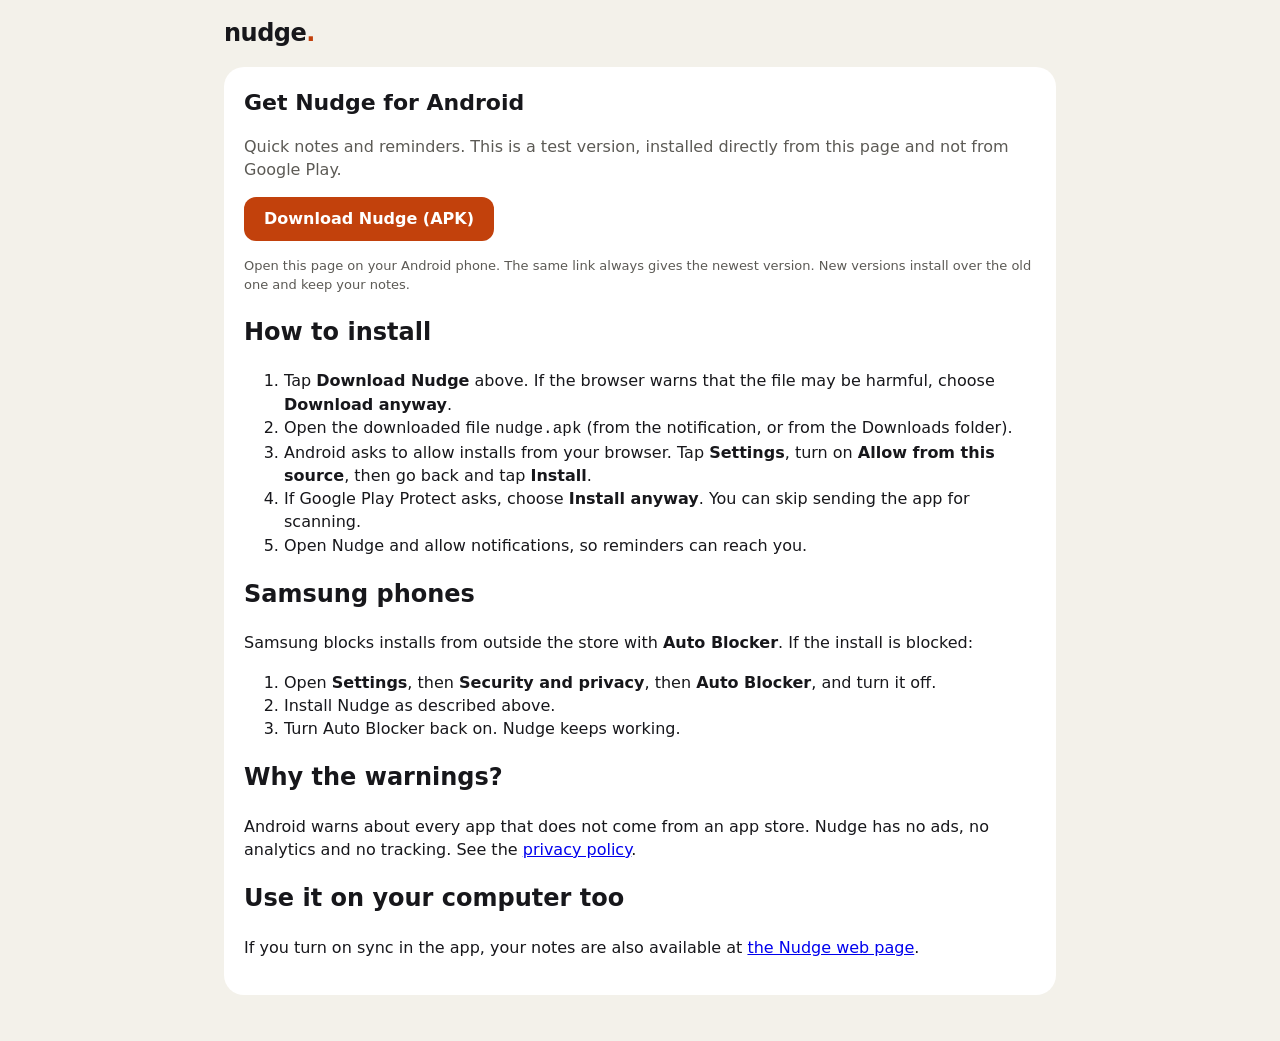
==== download.html @ 144c19d0 "Download page with install steps and a link to the newest APK" ====
<!doctype html>
<html lang="en">
<head>
<meta charset="utf-8">
<meta name="viewport" content="width=device-width, initial-scale=1">
<title>Get Nudge for Android</title>
<meta name="theme-color" content="#F3F1EA">
<link rel="icon" href="icon.svg" type="image/svg+xml">
<link rel="stylesheet" href="style.css">
</head>
<body>
<header class="top"><div class="brand">nudge<span>.</span></div></header>
<main>
  <section class="card">
    <h1>Get Nudge for Android</h1>
    <p class="muted">Quick notes and reminders. This is a test version, installed directly from this page and not from Google Play.</p>
    <p><a class="primary" style="display:inline-block;text-decoration:none;line-height:24px" href="https://github.com/GuyKolb1/nudge-web/releases/latest/download/nudge.apk">Download Nudge (APK)</a></p>
    <p class="muted small">Open this page on your Android phone. The same link always gives the newest version. New versions install over the old one and keep your notes.</p>

    <h2>How to install</h2>
    <ol>
      <li>Tap <strong>Download Nudge</strong> above. If the browser warns that the file may be harmful, choose <strong>Download anyway</strong>.</li>
      <li>Open the downloaded file <code>nudge.apk</code> (from the notification, or from the Downloads folder).</li>
      <li>Android asks to allow installs from your browser. Tap <strong>Settings</strong>, turn on <strong>Allow from this source</strong>, then go back and tap <strong>Install</strong>.</li>
      <li>If Google Play Protect asks, choose <strong>Install anyway</strong>. You can skip sending the app for scanning.</li>
      <li>Open Nudge and allow notifications, so reminders can reach you.</li>
    </ol>

    <h2>Samsung phones</h2>
    <p>Samsung blocks installs from outside the store with <strong>Auto Blocker</strong>. If the install is blocked:</p>
    <ol>
      <li>Open <strong>Settings</strong>, then <strong>Security and privacy</strong>, then <strong>Auto Blocker</strong>, and turn it off.</li>
      <li>Install Nudge as described above.</li>
      <li>Turn Auto Blocker back on. Nudge keeps working.</li>
    </ol>

    <h2>Why the warnings?</h2>
    <p>Android warns about every app that does not come from an app store. Nudge has no ads, no analytics and no tracking. See the <a href="privacy.html">privacy policy</a>.</p>

    <h2>Use it on your computer too</h2>
    <p>If you turn on sync in the app, your notes are also available at <a href="./">the Nudge web page</a>.</p>
  </section>
</main>
</body>
</html>
---- style.css ----
:root {
  --ground: #F3F1EA; --surface: #FFFFFF; --ink: #17171B; --muted: #5C5A55;
  --accent: #C2410C; --accent-ink: #FFFFFF; --teal: #0E6B5C; --chip: #E7E3D8; --line: #D6D2C6;
}
* { box-sizing: border-box; }
body {
  margin: 0; background: var(--ground); color: var(--ink);
  font: 16px/1.45 "Segoe UI", system-ui, -apple-system, "Noto Sans Hebrew", sans-serif;
}
button { font: inherit; cursor: pointer; }
.top { display: flex; align-items: center; justify-content: space-between; padding: 16px 24px; max-width: 880px; margin: 0 auto; }
.brand { font-weight: 700; font-size: 24px; letter-spacing: -0.5px; }
.brand span { color: var(--accent); }
.top-right { display: flex; gap: 12px; align-items: center; }
.status { font-size: 13px; color: var(--muted); }
main, .card.narrow { max-width: 880px; margin: 0 auto; padding: 0 24px 48px; }
.card { background: var(--surface); border-radius: 20px; padding: 20px; }
.card.narrow { max-width: 460px; margin-top: 40px; padding: 28px; }
h1 { font-size: 22px; margin: 0 0 8px; }
.muted { color: var(--muted); }
.small { font-size: 13px; }
.center { text-align: center; }
.error { color: var(--accent); font-size: 14px; min-height: 1em; }
label { display: block; font-size: 13px; color: var(--muted); margin: 12px 0 4px; }
input[type=password], input[type=search], input[type=datetime-local] {
  width: 100%; font: inherit; padding: 10px 12px; border: 1px solid var(--line); border-radius: 12px; background: var(--surface); color: var(--ink);
}
.primary { background: var(--accent); color: var(--accent-ink); border: none; border-radius: 12px; padding: 10px 20px; font-weight: 600; min-height: 44px; }
.primary:disabled { opacity: .5; cursor: default; }
#unlockForm .primary, #signinBtn { margin-top: 16px; width: 100%; }
.ghost { background: transparent; border: none; color: var(--muted); padding: 8px 10px; border-radius: 10px; min-height: 36px; }
.ghost:hover { background: var(--chip); color: var(--ink); }
.capture { display: flex; flex-direction: column; gap: 10px; margin-bottom: 20px; }
textarea { width: 100%; border: none; outline: none; resize: vertical; font: inherit; font-size: 19px; color: var(--ink); background: transparent; }
.when { color: var(--teal); font-weight: 600; font-size: 14px; }
.chips { display: flex; flex-wrap: wrap; gap: 8px; }
.chip { border: 1px solid var(--line); background: var(--surface); color: var(--ink); border-radius: 20px; padding: 6px 14px; min-height: 36px; font-size: 14px; }
.chip[aria-pressed=true] { background: var(--ink); color: #fff; border-color: var(--ink); }
.row { display: flex; align-items: center; justify-content: space-between; gap: 12px; }
.tabs { display: flex; gap: 6px; margin-bottom: 10px; }
.tabs button { flex: 1; border: none; border-radius: 12px; background: var(--chip); color: var(--ink); min-height: 44px; }
.tabs button[aria-selected=true] { background: var(--ink); color: #fff; font-weight: 600; }
.search { margin-bottom: 10px; }
.list { list-style: none; margin: 0; padding: 0; display: flex; flex-direction: column; gap: 8px; }
.item { background: var(--surface); border-radius: 16px; padding: 12px 14px; display: flex; gap: 12px; align-items: flex-start; }
.check { width: 24px; height: 24px; flex: none; border-radius: 8px; border: 2px solid var(--line); background: var(--surface); margin-top: 2px; }
.check:hover { border-color: var(--teal); }
.item.done .check { background: var(--teal); border-color: var(--teal); }
.item.done .text { color: var(--muted); text-decoration: line-through; }
.body { flex: 1; min-width: 0; }
.text { white-space: pre-wrap; overflow-wrap: anywhere; }
.text[contenteditable=true] { outline: 2px solid var(--accent); border-radius: 6px; padding: 2px 4px; }
.meta { font-size: 12px; color: var(--muted); margin-top: 4px; }
.meta.overdue { color: var(--accent); }
.actions { display: flex; gap: 2px; opacity: .55; }
.item:hover .actions, .item:focus-within .actions { opacity: 1; }
.atts { display: flex; flex-wrap: wrap; gap: 6px; margin-top: 6px; }
.atts:empty { display: none; }
.att { display: inline-flex; align-items: center; gap: 6px; background: var(--chip); border: none; border-radius: 10px; padding: 4px 8px; font-size: 13px; color: var(--ink); max-width: 240px; }
.att span { overflow: hidden; text-overflow: ellipsis; white-space: nowrap; }
.att img { width: 56px; height: 56px; object-fit: cover; border-radius: 8px; display: block; }
.att.photo { padding: 2px; }
.att .x { border: none; background: transparent; color: var(--muted); padding: 0 2px; font-size: 14px; }
.att.busy { opacity: .6; }
.dropping { outline: 3px dashed var(--accent); outline-offset: 4px; }
.lightbox { position: fixed; inset: 0; background: rgba(0,0,0,.9); display: flex; align-items: center; justify-content: center; z-index: 10; cursor: zoom-out; }
.lightbox img { max-width: 96vw; max-height: 96vh; }
.popover { display: flex; flex-wrap: wrap; gap: 6px; margin-top: 8px; }
@media (max-width: 600px) {
  .top, main { padding-left: 16px; padding-right: 16px; }
  .item { flex-wrap: wrap; }
  .actions { opacity: 1; width: 100%; justify-content: flex-end; }
  .row { flex-direction: column; align-items: stretch; }
}
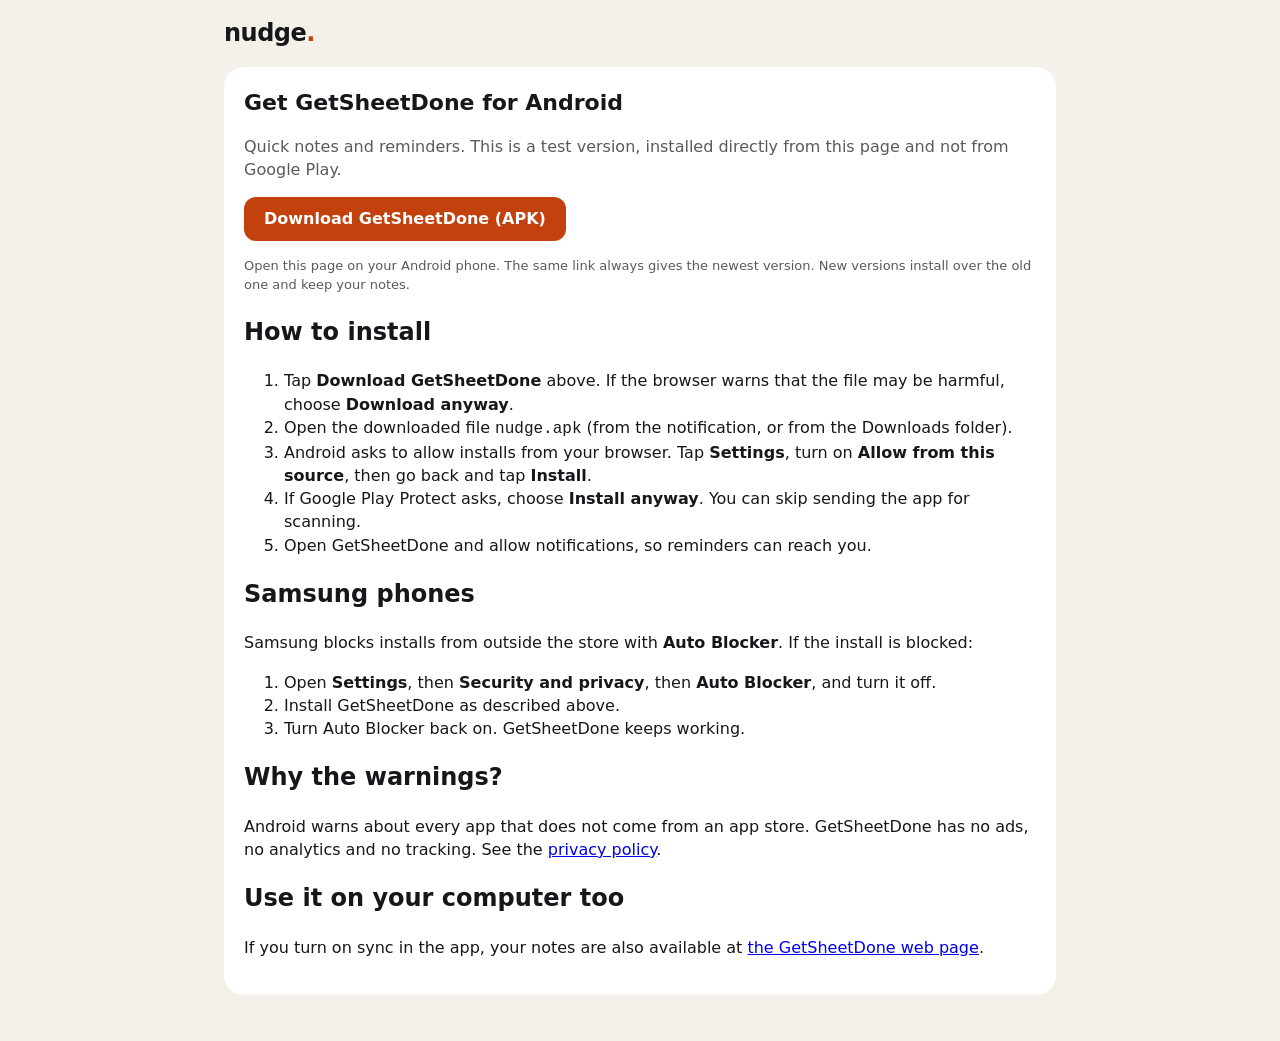
==== commit d65cfc69: "Rename the product to GetSheetDone (visible names only) Web address, file names and sync format are " ====
--- a/download.html
+++ b/download.html
@@ -3,7 +3,7 @@
 <head>
 <meta charset="utf-8">
 <meta name="viewport" content="width=device-width, initial-scale=1">
-<title>Get Nudge for Android</title>
+<title>Get GetSheetDone for Android</title>
 <meta name="theme-color" content="#F3F1EA">
 <link rel="icon" href="icon.svg" type="image/svg+xml">
 <link rel="stylesheet" href="style.css">
@@ -12,33 +12,33 @@
 <header class="top"><div class="brand">nudge<span>.</span></div></header>
 <main>
   <section class="card">
-    <h1>Get Nudge for Android</h1>
+    <h1>Get GetSheetDone for Android</h1>
     <p class="muted">Quick notes and reminders. This is a test version, installed directly from this page and not from Google Play.</p>
-    <p><a class="primary" style="display:inline-block;text-decoration:none;line-height:24px" href="https://github.com/GuyKolb1/nudge-web/releases/latest/download/nudge.apk">Download Nudge (APK)</a></p>
+    <p><a class="primary" style="display:inline-block;text-decoration:none;line-height:24px" href="https://github.com/GuyKolb1/nudge-web/releases/latest/download/nudge.apk">Download GetSheetDone (APK)</a></p>
     <p class="muted small">Open this page on your Android phone. The same link always gives the newest version. New versions install over the old one and keep your notes.</p>
 
     <h2>How to install</h2>
     <ol>
-      <li>Tap <strong>Download Nudge</strong> above. If the browser warns that the file may be harmful, choose <strong>Download anyway</strong>.</li>
+      <li>Tap <strong>Download GetSheetDone</strong> above. If the browser warns that the file may be harmful, choose <strong>Download anyway</strong>.</li>
       <li>Open the downloaded file <code>nudge.apk</code> (from the notification, or from the Downloads folder).</li>
       <li>Android asks to allow installs from your browser. Tap <strong>Settings</strong>, turn on <strong>Allow from this source</strong>, then go back and tap <strong>Install</strong>.</li>
       <li>If Google Play Protect asks, choose <strong>Install anyway</strong>. You can skip sending the app for scanning.</li>
-      <li>Open Nudge and allow notifications, so reminders can reach you.</li>
+      <li>Open GetSheetDone and allow notifications, so reminders can reach you.</li>
     </ol>
 
     <h2>Samsung phones</h2>
     <p>Samsung blocks installs from outside the store with <strong>Auto Blocker</strong>. If the install is blocked:</p>
     <ol>
       <li>Open <strong>Settings</strong>, then <strong>Security and privacy</strong>, then <strong>Auto Blocker</strong>, and turn it off.</li>
-      <li>Install Nudge as described above.</li>
-      <li>Turn Auto Blocker back on. Nudge keeps working.</li>
+      <li>Install GetSheetDone as described above.</li>
+      <li>Turn Auto Blocker back on. GetSheetDone keeps working.</li>
     </ol>
 
     <h2>Why the warnings?</h2>
-    <p>Android warns about every app that does not come from an app store. Nudge has no ads, no analytics and no tracking. See the <a href="privacy.html">privacy policy</a>.</p>
+    <p>Android warns about every app that does not come from an app store. GetSheetDone has no ads, no analytics and no tracking. See the <a href="privacy.html">privacy policy</a>.</p>
 
     <h2>Use it on your computer too</h2>
-    <p>If you turn on sync in the app, your notes are also available at <a href="./">the Nudge web page</a>.</p>
+    <p>If you turn on sync in the app, your notes are also available at <a href="./">the GetSheetDone web page</a>.</p>
   </section>
 </main>
 </body>
--- a/style.css
+++ b/style.css
@@ -72,3 +72,26 @@
   .actions { opacity: 1; width: 100%; justify-content: flex-end; }
   .row { flex-direction: column; align-items: stretch; }
 }
+
+/* Tags */
+.tagrow { display: flex; flex-wrap: wrap; gap: 6px; align-items: center; margin-bottom: 10px; }
+.tagrow:empty { display: none; }
+.notetags { margin: 6px 0 0; }
+.tag { --c: #475569; display: inline-flex; align-items: center; gap: 6px; border: none; border-radius: 14px; padding: 5px 12px; font: inherit; font-size: 14px; font-weight: 500; background: color-mix(in srgb, var(--c) 12%, transparent); color: var(--c); }
+.tag::before { content: ""; width: 8px; height: 8px; border-radius: 50%; background: var(--c); }
+button.tag { cursor: pointer; min-height: 32px; }
+.tag[aria-pressed=true] { background: var(--c); color: #fff; font-weight: 600; }
+.tag[aria-pressed=true]::before { display: none; }
+.tag.small { font-size: 11px; padding: 2px 7px; border-radius: 8px; gap: 4px; }
+.tag.small::before { width: 6px; height: 6px; }
+.tagpop { display: flex; flex-wrap: wrap; gap: 6px; align-items: center; margin-top: 8px; padding: 10px; border: 1px solid var(--line); border-radius: 14px; }
+.tagpop input { flex: 1; min-width: 120px; }
+#tagDialog { border: none; width: min(460px, calc(100vw - 32px)); padding: 24px; }
+#tagDialog::backdrop { background: rgba(23, 23, 27, .35); }
+.taglist { list-style: none; margin: 12px 0; padding: 0; display: flex; flex-direction: column; gap: 6px; }
+.taglist li { display: flex; align-items: center; gap: 6px; }
+.taglist .dot { width: 22px; height: 22px; border-radius: 50%; border: none; flex: none; }
+.taglist input { flex: 1; min-width: 0; font: inherit; padding: 6px 10px; border: 1px solid var(--line); border-radius: 10px; background: var(--surface); color: var(--ink); }
+.taglist .ghost { min-height: 32px; padding: 4px 8px; }
+.taglist .ghost:disabled { opacity: .3; cursor: default; }
+.act-star.on { color: #E0A100; }
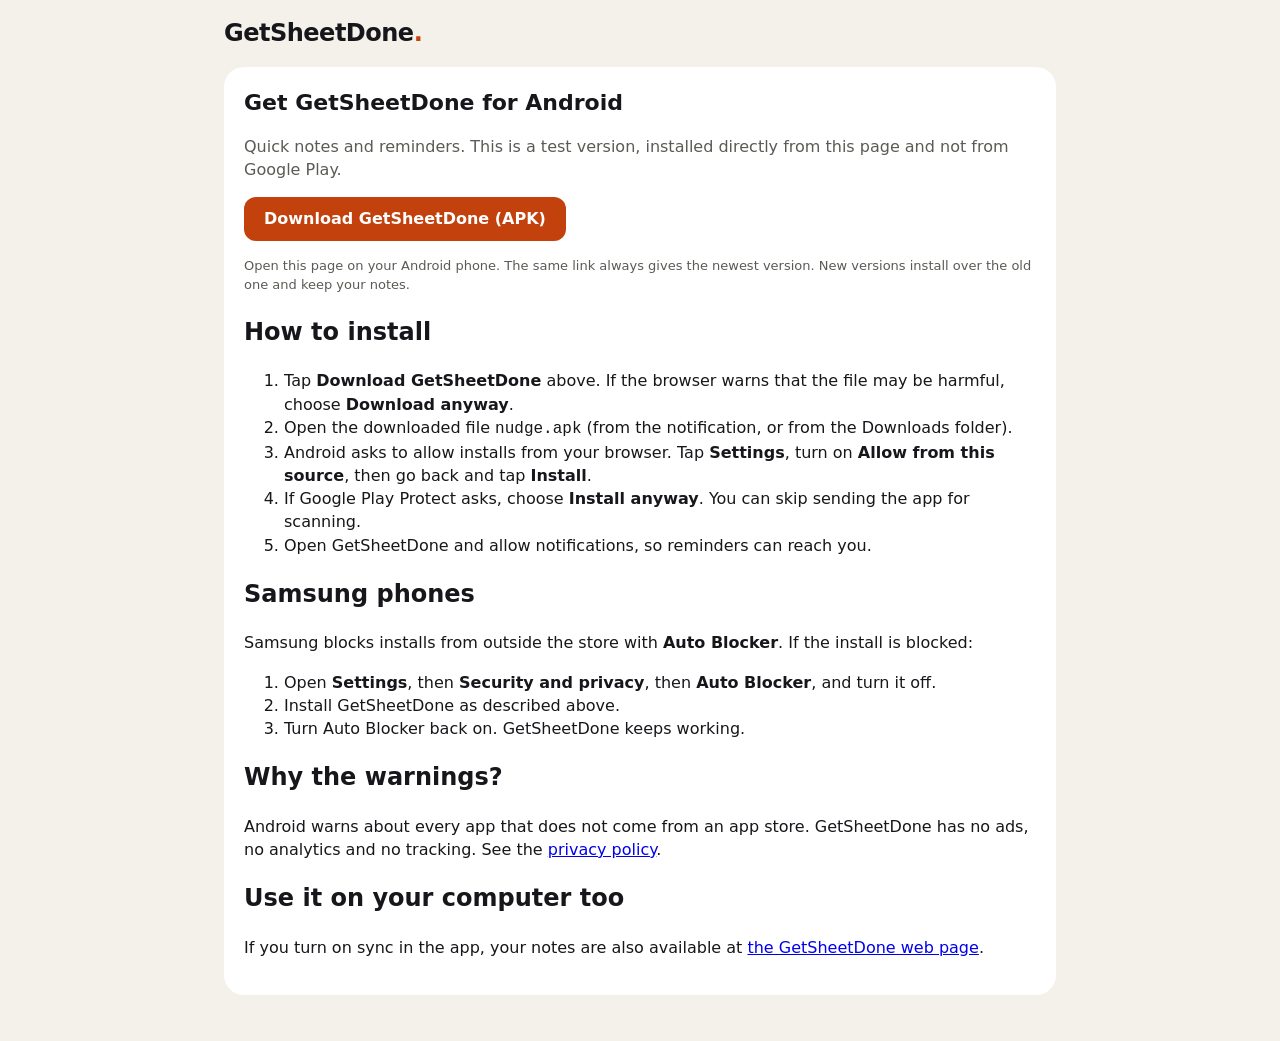
==== commit 074bf3e5: "Security fixes: rocket no longer puts the task in the address, auto-lock, passphrase field, attachme" ====
--- a/download.html
+++ b/download.html
@@ -9,7 +9,7 @@
 <link rel="stylesheet" href="style.css">
 </head>
 <body>
-<header class="top"><div class="brand">nudge<span>.</span></div></header>
+<header class="top"><div class="brand">GetSheetDone<span>.</span></div></header>
 <main>
   <section class="card">
     <h1>Get GetSheetDone for Android</h1>
--- a/style.css
+++ b/style.css
@@ -22,7 +22,7 @@
 .center { text-align: center; }
 .error { color: var(--accent); font-size: 14px; min-height: 1em; }
 label { display: block; font-size: 13px; color: var(--muted); margin: 12px 0 4px; }
-input[type=password], input[type=search], input[type=datetime-local] {
+input[type=password], input.secret, input[type=search], input[type=datetime-local] {
   width: 100%; font: inherit; padding: 10px 12px; border: 1px solid var(--line); border-radius: 12px; background: var(--surface); color: var(--ink);
 }
 .primary { background: var(--accent); color: var(--accent-ink); border: none; border-radius: 12px; padding: 10px 20px; font-weight: 600; min-height: 44px; }
@@ -94,4 +94,11 @@
 .taglist input { flex: 1; min-width: 0; font: inherit; padding: 6px 10px; border: 1px solid var(--line); border-radius: 10px; background: var(--surface); color: var(--ink); }
 .taglist .ghost { min-height: 32px; padding: 4px 8px; }
 .taglist .ghost:disabled { opacity: .3; cursor: default; }
+/* The passphrase is a text field drawn as dots, so the browser does not offer to save it. */
+input.secret { -webkit-text-security: disc; text-security: disc; }
 .act-star.on { color: #E0A100; }
+.act-rocket, .act-rocket:hover { color: var(--accent); }
+.act-rocket { display: inline-flex; align-items: center; gap: 3px; }
+.rocket-n { font-size: 12px; font-weight: 600; }
+.rocket-n:empty { display: none; }
+.item.prepared { background: #E2F3E4; }
